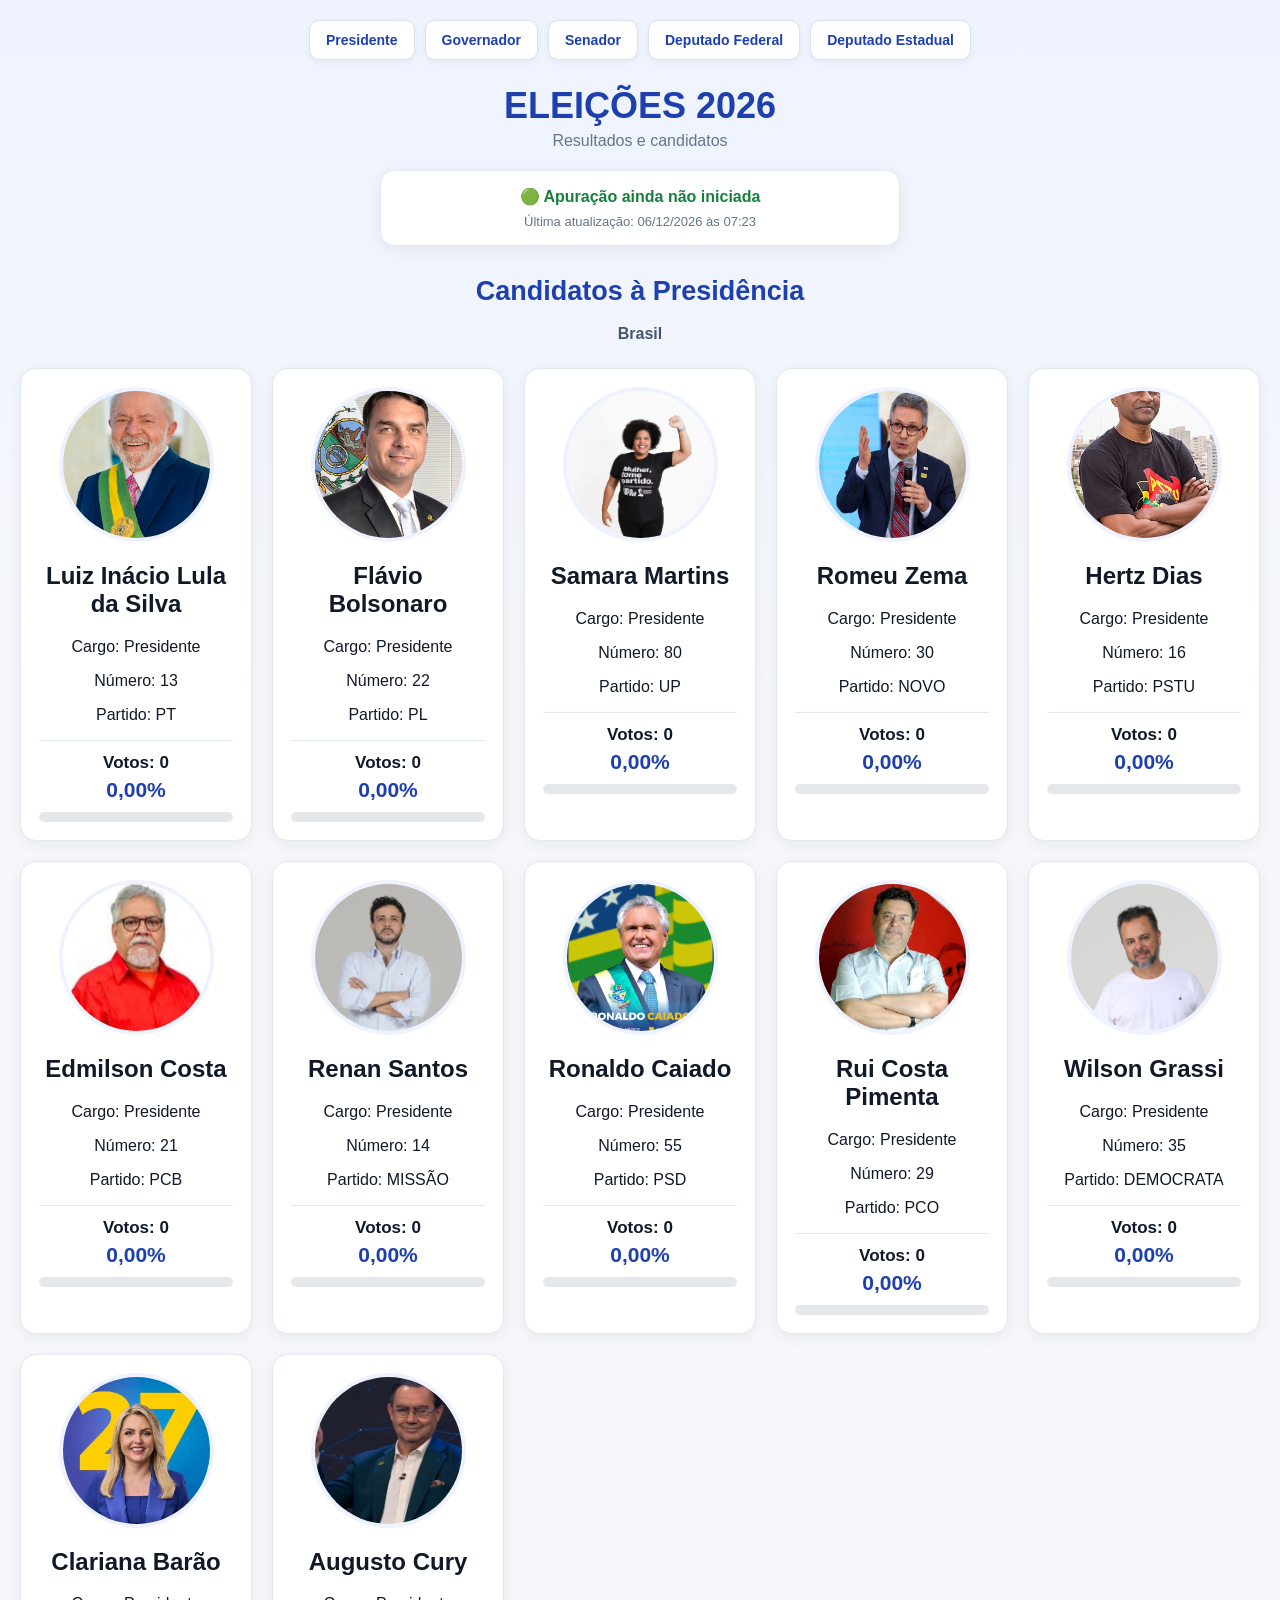
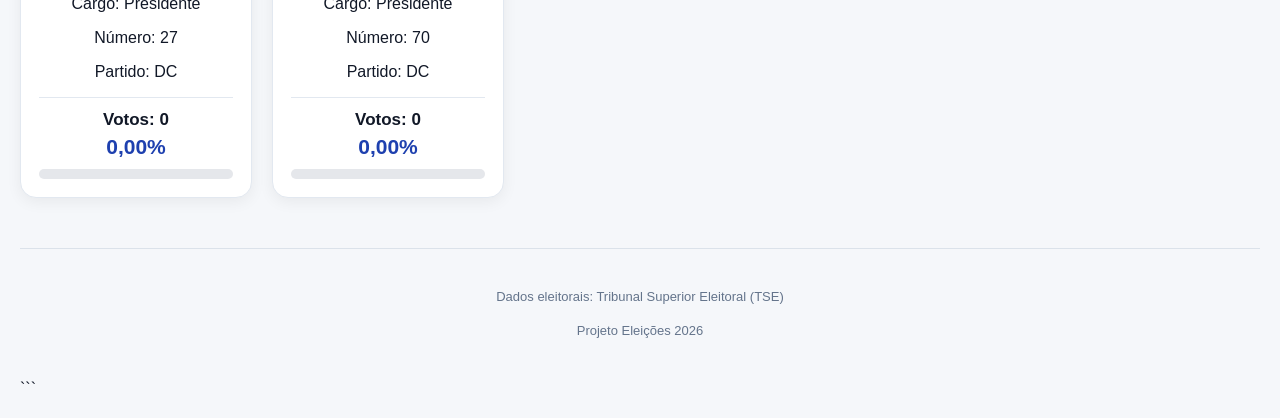
==== index.html @ 99fd40b2 "Add files via upload" ====
<!DOCTYPE html>
<html lang="pt-BR">

<head>
    <meta charset="UTF-8">
    <meta name="viewport" content="width=device-width, initial-scale=1.0">

    <title>Eleições 2026</title>

    <script async src="https://pagead2.googlesyndication.com/pagead/js/adsbygoogle.js?client=ca-pub-9968442653416773"
         crossorigin="anonymous"></script>

    <meta name="google-adsense-account" content="ca-pub-9968442653416773">

    <link rel="stylesheet" href="style.css">
</head>

<body>

    <!-- ================================= -->
    <!-- MENU -->
    <!-- ================================= -->

    <nav class="menu">

        <a href="#presidente">Presidente</a>

        <a href="#governador">Governador</a>

        <a href="#senador">Senador</a>

        <a href="#deputado-federal">Deputado Federal</a>

        <a href="#deputado-estadual">Deputado Estadual</a>

    </nav>


    <!-- ================================= -->
    <!-- CABEÇALHO -->
    <!-- ================================= -->

    <header class="cabecalho">

        <h1>ELEIÇÕES 2026</h1>

        <p class="subtitulo">
            Resultados e candidatos
        </p>

    </header>


    <!-- ================================= -->
    <!-- STATUS -->
    <!-- ================================= -->

    <div class="status-apuracao">

        <p class="status">
            🟢 Apuração ainda não iniciada
        </p>

        <p class="ultima-atualizacao">
            Última atualização: —
        </p>

    </div>


    <!-- ================================= -->
    <!-- PRESIDENTE -->
    <!-- ================================= -->

    <section class="aba-conteudo" id="presidente">

        <h2 class="titulo-candidatos">
            Candidatos à Presidência
        </h2>

        <div class="filtros">

            <span>
                Brasil
            </span>

        </div>

        <section
            class="candidatos"
            id="lista-presidente">
        </section>

    </section>


    <!-- ================================= -->
    <!-- GOVERNADOR -->
    <!-- ================================= -->

    <section class="aba-conteudo" id="governador">

        <h2 class="titulo-candidatos">
            Candidatos a Governador
        </h2>

        <div class="filtros">

            <label for="estado-governador">
                Estado:
            </label>

            <select id="estado-governador">

                <option value="RJ">
                    Rio de Janeiro
                </option>

                <option value="SP">
                    São Paulo
                </option>

            </select>

        </div>

        <section
            class="candidatos"
            id="lista-governador">
        </section>

    </section>


    <!-- ================================= -->
    <!-- SENADOR -->
    <!-- ================================= -->

    <section class="aba-conteudo" id="senador">

        <h2 class="titulo-candidatos">
            Candidatos a Senador
        </h2>

        <div class="filtros">

            <label for="estado-senador">
                Estado:
            </label>

            <select id="estado-senador">

                <option value="RJ">
                    Rio de Janeiro
                </option>

                <option value="SP">
                    São Paulo
                </option>

            </select>

        </div>

        <section
            class="candidatos"
            id="lista-senador">
        </section>

    </section>


    <!-- ================================= -->
    <!-- DEPUTADO FEDERAL -->
    <!-- ================================= -->

    <section class="aba-conteudo" id="deputado-federal">

        <h2 class="titulo-candidatos">
            Candidatos a Deputado Federal
        </h2>

        <div class="filtros">

            <label for="estado-deputado-federal">
                Estado:
            </label>

            <select id="estado-deputado-federal">

                <option value="RJ">
                    Rio de Janeiro
                </option>

                <option value="SP">
                    São Paulo
                </option>

            </select>

        </div>

        <section
            class="candidatos"
            id="lista-deputado-federal">
        </section>

    </section>


    <!-- ================================= -->
    <!-- DEPUTADO ESTADUAL -->
    <!-- ================================= -->

    <section class="aba-conteudo" id="deputado-estadual">

        <h2 class="titulo-candidatos">
            Candidatos a Deputado Estadual
        </h2>

        <div class="filtros">

            <label for="estado-deputado-estadual">
                Estado:
            </label>

            <select id="estado-deputado-estadual">

                <option value="RJ">
                    Rio de Janeiro
                </option>

                <option value="SP">
                    São Paulo
                </option>

            </select>

        </div>

        <section
            class="candidatos"
            id="lista-deputado-estadual">
        </section>

    </section>


    <!-- ================================= -->
    <!-- RODAPÉ -->
    <!-- ================================= -->

    <footer>

        <p>
            Dados eleitorais: Tribunal Superior Eleitoral (TSE)
        </p>

        <p>
            Projeto Eleições 2026
        </p>

    </footer>


    <!-- ================================= -->
    <!-- JAVASCRIPT -->
    <!-- ================================= -->

    <script src="script.js"></script>

</body>

</html>
```
---- style.css ----
/* ==========================================
   CONFIGURAÇÃO GERAL
========================================== */

* {
    box-sizing: border-box;
}

html {
    scroll-behavior: smooth;
}

body {
    font-family: Arial, Helvetica, sans-serif;

    background:
        linear-gradient(
            180deg,
            #eef3ff 0%,
            #f5f7fa 35%,
            #f5f7fa 100%
        );

    margin: 0;

    padding: 20px;

    color: #111827;
}


/* ==========================================
   CABEÇALHO
========================================== */

.cabecalho {
    text-align: center;

    margin-top: 15px;

    margin-bottom: 20px;
}

h1 {
    text-align: center;

    color: #1e40af;

    font-size: 36px;

    margin: 5px 0;
}

.subtitulo {
    color: #64748b;

    font-size: 16px;

    margin: 5px 0 0;
}


/* ==========================================
   MENU
========================================== */

.menu {
    width: 100%;

    display: flex;

    justify-content: center;

    align-items: center;

    flex-wrap: wrap;

    gap: 10px;

    margin-bottom: 25px;
}

.menu a {
    text-decoration: none;

    color: #1e40af;

    background-color: white;

    border: 1px solid #dbe2ea;

    padding: 11px 16px;

    border-radius: 10px;

    font-weight: bold;

    font-size: 14px;

    box-shadow:
        0 2px 7px rgba(0, 0, 0, 0.05);

    transition:
        0.2s ease;
}

.menu a:hover {
    background-color: #1e40af;

    color: white;

    transform: translateY(-2px);

    box-shadow:
        0 5px 12px rgba(30, 64, 175, 0.2);
}


/* ==========================================
   STATUS
========================================== */

.status-apuracao {
    width: min(100%, 520px);

    margin: 20px auto 30px;

    padding: 16px 20px;

    background-color: white;

    border: 1px solid #e2e8f0;

    border-radius: 14px;

    text-align: center;

    box-shadow:
        0 4px 15px rgba(0, 0, 0, 0.06);
}

.status {
    margin: 0 0 8px;

    font-weight: bold;

    color: #15803d;

    font-size: 16px;
}

.ultima-atualizacao {
    margin: 0;

    color: #64748b;

    font-size: 13px;
}


/* ==========================================
   ABAS
========================================== */

.aba-conteudo {
    display: none;

    width: 100%;

    animation:
        aparecer 0.25s ease;
}

.aba-conteudo.aba-ativa {
    display: block;
}

@keyframes aparecer {

    from {
        opacity: 0;

        transform:
            translateY(8px);
    }

    to {
        opacity: 1;

        transform:
            translateY(0);
    }

}


/* ==========================================
   TÍTULO DOS CANDIDATOS
========================================== */

.titulo-candidatos {
    text-align: center;

    color: #1e40af;

    font-size: 27px;

    margin:
        20px 0 18px;
}


/* ==========================================
   FILTROS
========================================== */

.filtros {
    width: min(100%, 500px);

    margin: 0 auto 25px;

    display: flex;

    justify-content: center;

    align-items: center;

    gap: 10px;

    flex-wrap: wrap;

    color: #475569;

    font-weight: bold;
}

.filtros select {
    border: 1px solid #cbd5e1;

    background-color: white;

    border-radius: 8px;

    padding: 9px 12px;

    color: #1e293b;

    font-size: 14px;

    cursor: pointer;
}


/* ==========================================
   LISTA DE CANDIDATOS
========================================== */

.candidatos {
    display: grid;

    grid-template-columns:
        repeat(
            auto-fit,
            minmax(220px, 1fr)
        );

    gap: 20px;

    width: 100%;

    max-width: 1250px;

    margin: 0 auto;

    align-items: stretch;
}


/* ==========================================
   CARD
========================================== */

.card {
    width: 100%;

    min-height: 430px;

    padding: 18px;

    background-color: white;

    text-align: center;

    border:
        1px solid #e2e8f0;

    border-radius: 16px;

    box-shadow:
        0 4px 15px
        rgba(0, 0, 0, 0.06);

    transition:
        transform 0.2s ease,
        box-shadow 0.2s ease;
}

.card:hover {
    transform:
        translateY(-5px);

    box-shadow:
        0 10px 25px
        rgba(0, 0, 0, 0.1);
}


/* ==========================================
   NOME
========================================== */

.nome-candidato {
    color: #111827;

    font-size: 19px;

    line-height: 1.25;

    min-height: 48px;

    margin:
        0 0 5px;
}


/* ==========================================
   NÚMERO
========================================== */

.numero {
    font-size: 24px;

    font-weight: bold;

    color: #1e40af;

    margin:
        7px 0;
}


/* ==========================================
   PARTIDO
========================================== */

.partido {
    font-size: 13px;

    color: #64748b;

    font-weight: bold;

    margin:
        0 0 12px;

    text-transform: uppercase;
}


/* ==========================================
   FOTO
========================================== */

.card img {
    display: block;

    width: 155px;

    height: 155px;

    margin:
        0 auto 12px;

    object-fit: cover;

    border-radius: 50%;

    border:
        4px solid #eef2ff;

    background-color: #f1f5f9;
}


/* ==========================================
   VOTOS
========================================== */

.votos {
    font-size: 17px;

    font-weight: bold;

    margin:
        8px 0 5px;

    border-top:
        1px solid #e2e8f0;

    padding-top: 12px;
}


/* ==========================================
   PORCENTAGEM
========================================== */

.porcentagem {
    font-size: 21px;

    font-weight: bold;

    color: #1e40af;

    margin:
        5px 0 10px;
}


/* ==========================================
   BARRA
========================================== */

.barra {
    width: 100%;

    height: 10px;

    background-color: #e5e7eb;

    border-radius: 20px;

    overflow: hidden;
}

.progresso {
    height: 100%;

    width: 0%;

    background:
        linear-gradient(
            90deg,
            #1e40af,
            #3b82f6
        );

    border-radius: 20px;

    transition:
        width 0.5s ease;
}


/* ==========================================
   SEM CANDIDATOS
========================================== */

.sem-candidatos {
    grid-column:
        1 / -1;

    width: min(100%, 500px);

    margin: 20px auto;

    padding: 35px 25px;

    background-color: white;

    border:
        1px solid #e2e8f0;

    border-radius: 16px;

    text-align: center;

    box-shadow:
        0 4px 15px
        rgba(0, 0, 0, 0.05);
}

.icone-vazio {
    font-size: 40px;

    margin-bottom: 10px;
}

.sem-candidatos h3 {
    color: #1e40af;

    margin:
        5px 0 10px;
}

.sem-candidatos p {
    color: #64748b;

    line-height: 1.5;

    margin: 0;
}


/* ==========================================
   CATEGORIAS
========================================== */

.categoria {
    width: min(100%, 900px);

    margin: 40px auto;

    padding: 25px;

    background-color: white;

    border:
        1px solid #ddd;

    border-radius: 10px;

    text-align: center;

    box-shadow:
        0 2px 8px #ddd;
}


/* ==========================================
   RODAPÉ
========================================== */

footer {
    width: 100%;

    margin-top: 50px;

    padding:
        25px 10px;

    text-align: center;

    border-top:
        1px solid #dbe2ea;

    color: #64748b;

    font-size: 13px;

    line-height: 1.6;
}


/* ==========================================
   CELULAR
========================================== */

@media (max-width: 700px) {

    body {
        padding: 10px;
    }


    h1 {
        font-size: 28px;
    }


    .menu {
        gap: 7px;
    }


    .menu a {
        padding:
            9px 11px;

        font-size: 12px;
    }


    .titulo-candidatos {
        font-size: 22px;
    }


    .candidatos {
        grid-template-columns:
            minmax(0, 1fr);

        gap: 15px;

        width: min(100%, 360px);
    }


    .card {
        min-height: 400px;

        padding: 15px;
    }


    .card img {
        width: 135px;

        height: 135px;
    }


    .nome-candidato {
        font-size: 18px;

        min-height: 44px;
    }


    .numero {
        font-size: 21px;
    }


    .votos {
        font-size: 16px;
    }


    .porcentagem {
        font-size: 20px;
    }

}


/* ==========================================
   TELAS GRANDES
========================================== */

@media (min-width: 1400px) {

    .candidatos {
        max-width: 1400px;
    }

}
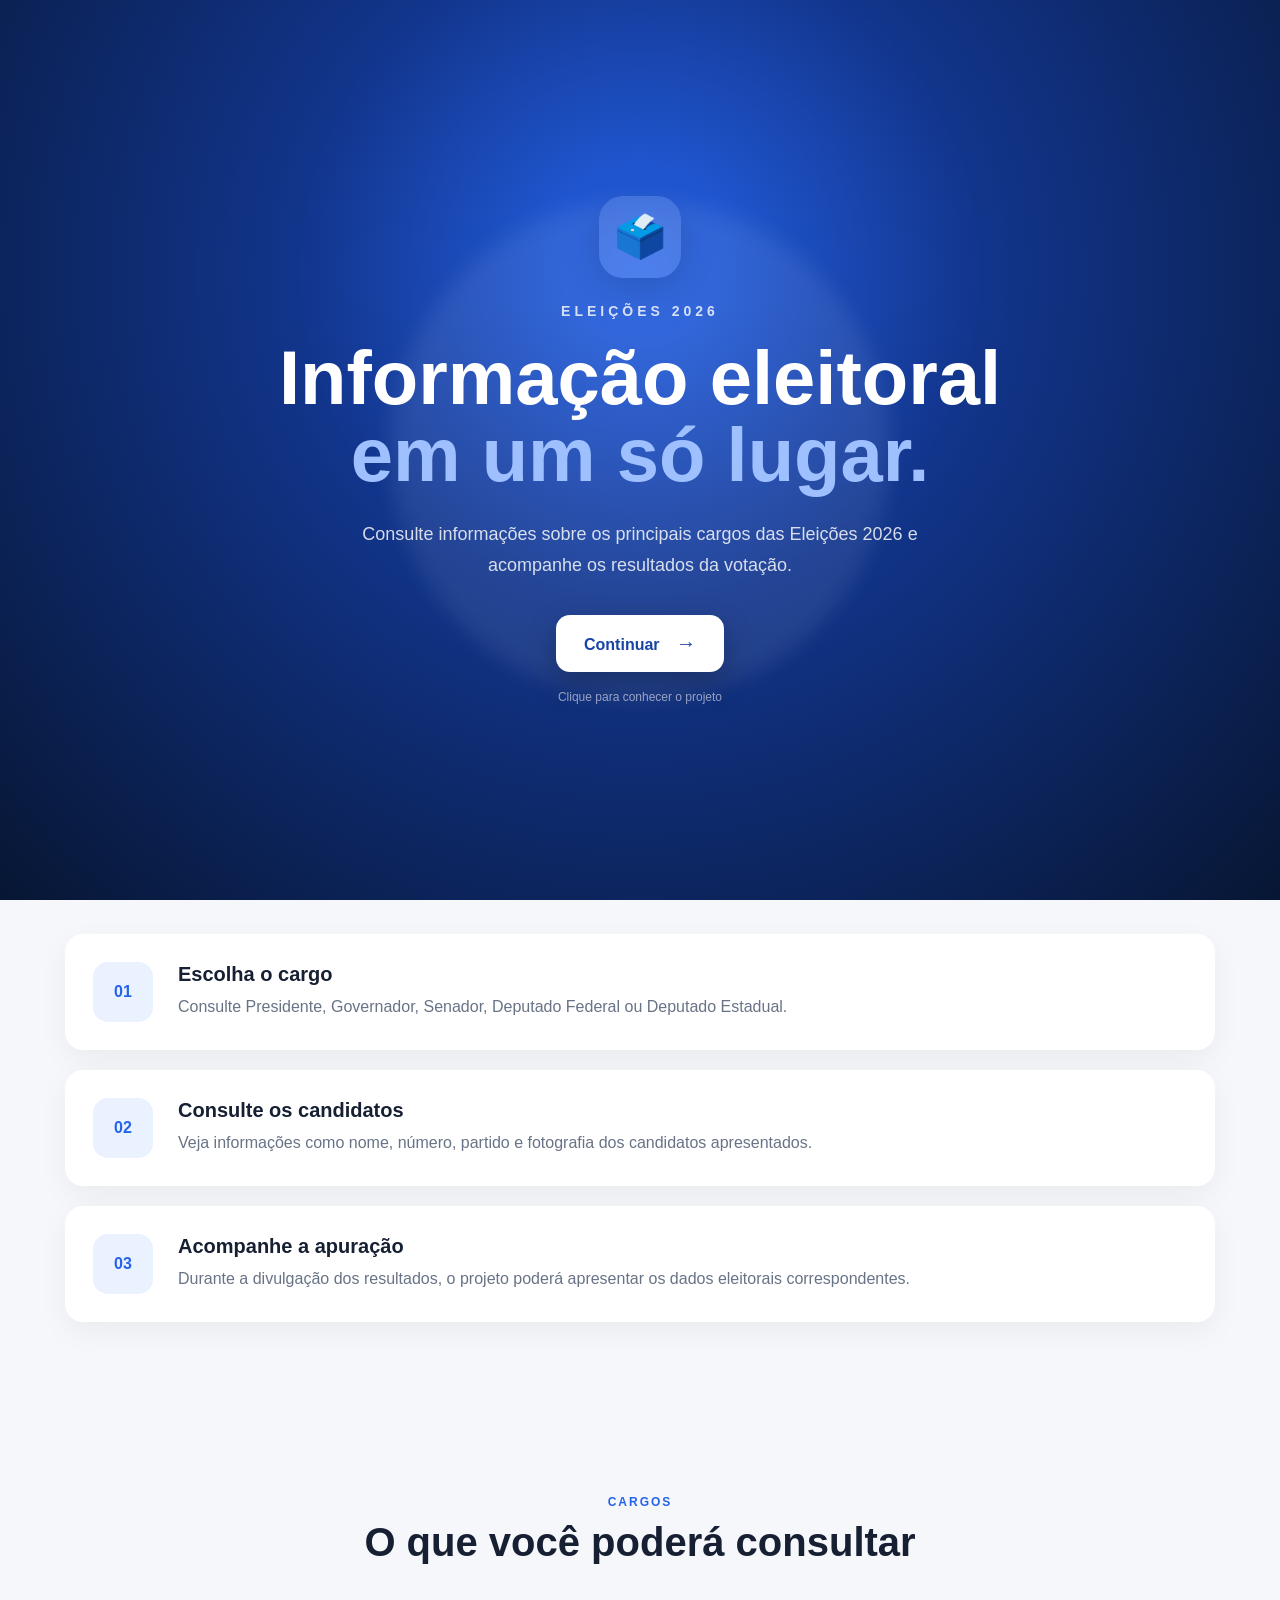
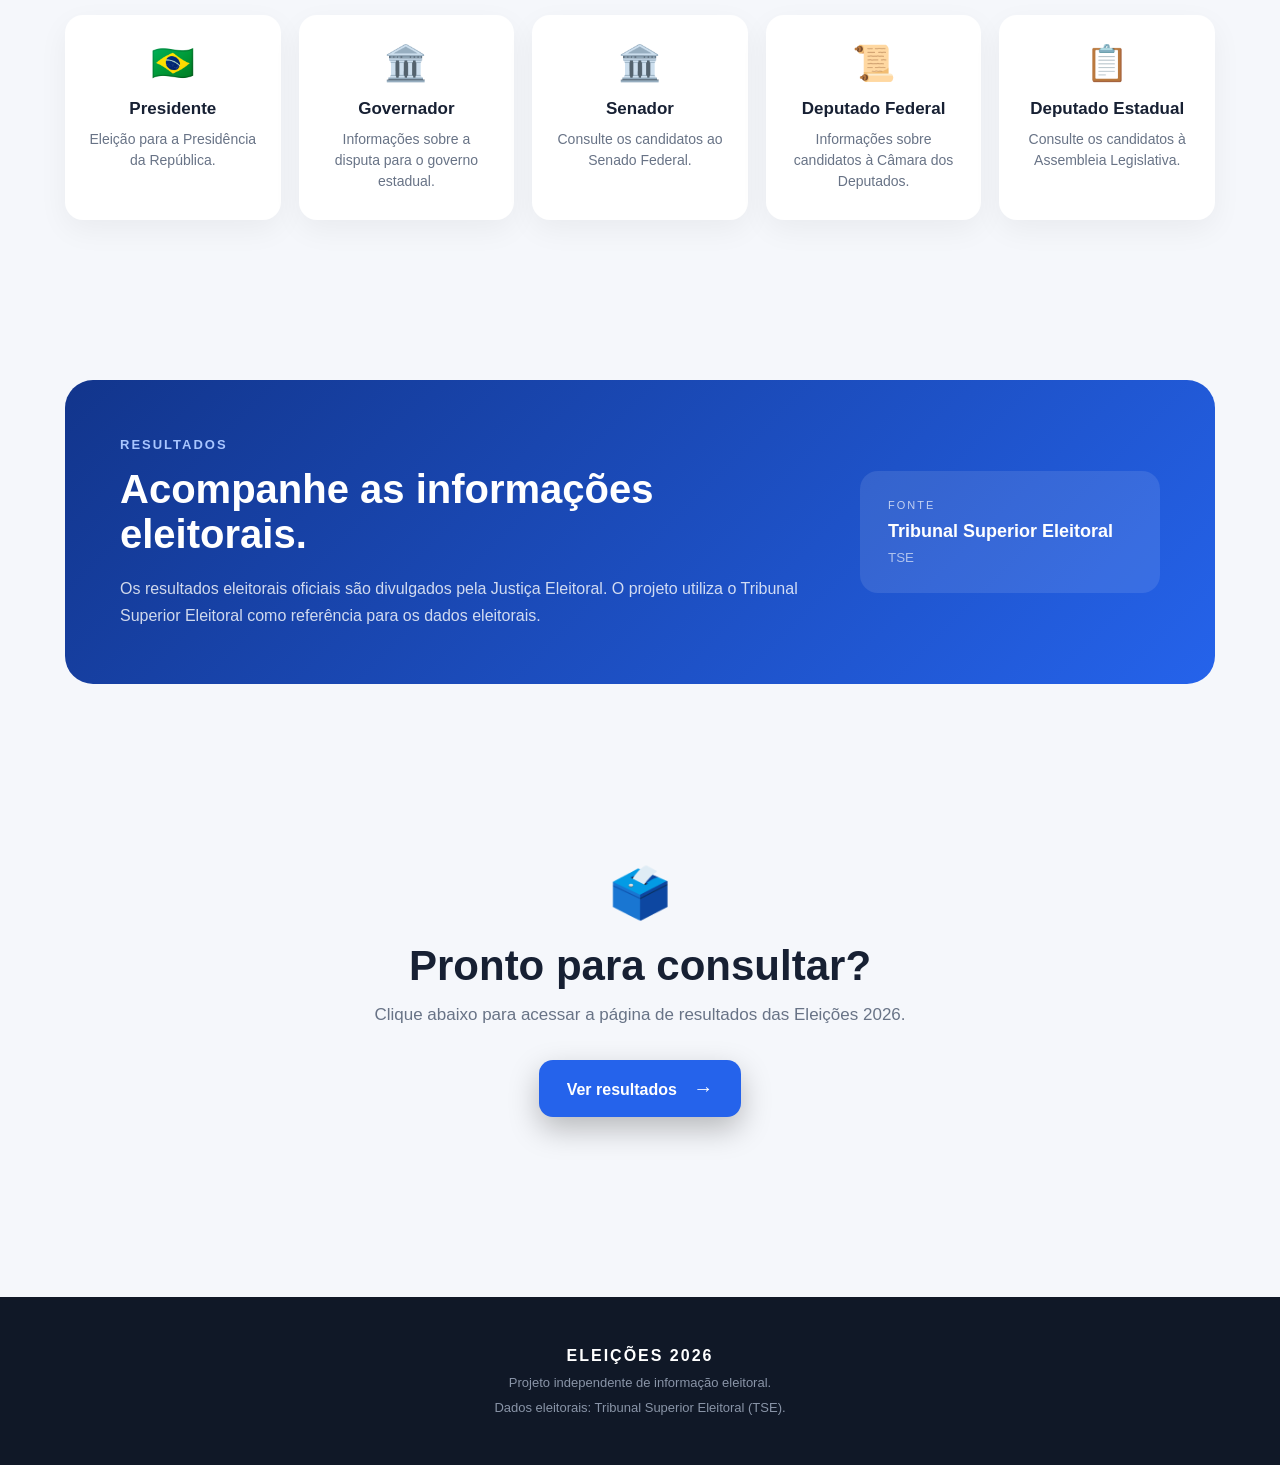
==== commit 1ef70404: "Create index.html" ====
--- a/index.html
+++ b/index.html
@@ -1,275 +1,21 @@
-<!DOCTYPE html>
-<html lang="pt-BR">
-
-<head>
-    <meta charset="UTF-8">
-    <meta name="viewport" content="width=device-width, initial-scale=1.0">
-
-    <title>Eleições 2026</title>
-
-    <script async src="https://pagead2.googlesyndication.com/pagead/js/adsbygoogle.js?client=ca-pub-9968442653416773"
-         crossorigin="anonymous"></script>
-
-    <meta name="google-adsense-account" content="ca-pub-9968442653416773">
-
-    <link rel="stylesheet" href="style.css">
-</head>
-
-<body>
-
-    <!-- ================================= -->
-    <!-- MENU -->
-    <!-- ================================= -->
-
-    <nav class="menu">
-
-        <a href="#presidente">Presidente</a>
-
-        <a href="#governador">Governador</a>
-
-        <a href="#senador">Senador</a>
-
-        <a href="#deputado-federal">Deputado Federal</a>
-
-        <a href="#deputado-estadual">Deputado Estadual</a>
-
-    </nav>
-
-
-    <!-- ================================= -->
-    <!-- CABEÇALHO -->
-    <!-- ================================= -->
-
-    <header class="cabecalho">
-
-        <h1>ELEIÇÕES 2026</h1>
-
-        <p class="subtitulo">
-            Resultados e candidatos
-        </p>
-
-    </header>
-
-
-    <!-- ================================= -->
-    <!-- STATUS -->
-    <!-- ================================= -->
-
-    <div class="status-apuracao">
-
-        <p class="status">
-            🟢 Apuração ainda não iniciada
-        </p>
-
-        <p class="ultima-atualizacao">
-            Última atualização: —
-        </p>
-
-    </div>
-
-
-    <!-- ================================= -->
-    <!-- PRESIDENTE -->
-    <!-- ================================= -->
-
-    <section class="aba-conteudo" id="presidente">
-
-        <h2 class="titulo-candidatos">
-            Candidatos à Presidência
-        </h2>
-
-        <div class="filtros">
-
-            <span>
-                Brasil
-            </span>
-
-        </div>
-
-        <section
-            class="candidatos"
-            id="lista-presidente">
-        </section>
-
-    </section>
-
-
-    <!-- ================================= -->
-    <!-- GOVERNADOR -->
-    <!-- ================================= -->
-
-    <section class="aba-conteudo" id="governador">
-
-        <h2 class="titulo-candidatos">
-            Candidatos a Governador
-        </h2>
-
-        <div class="filtros">
-
-            <label for="estado-governador">
-                Estado:
-            </label>
-
-            <select id="estado-governador">
-
-                <option value="RJ">
-                    Rio de Janeiro
-                </option>
-
-                <option value="SP">
-                    São Paulo
-                </option>
-
-            </select>
-
-        </div>
-
-        <section
-            class="candidatos"
-            id="lista-governador">
-        </section>
-
-    </section>
-
-
-    <!-- ================================= -->
-    <!-- SENADOR -->
-    <!-- ================================= -->
-
-    <section class="aba-conteudo" id="senador">
-
-        <h2 class="titulo-candidatos">
-            Candidatos a Senador
-        </h2>
-
-        <div class="filtros">
-
-            <label for="estado-senador">
-                Estado:
-            </label>
-
-            <select id="estado-senador">
-
-                <option value="RJ">
-                    Rio de Janeiro
-                </option>
-
-                <option value="SP">
-                    São Paulo
-                </option>
-
-            </select>
-
-        </div>
-
-        <section
-            class="candidatos"
-            id="lista-senador">
-        </section>
-
-    </section>
-
-
-    <!-- ================================= -->
-    <!-- DEPUTADO FEDERAL -->
-    <!-- ================================= -->
-
-    <section class="aba-conteudo" id="deputado-federal">
-
-        <h2 class="titulo-candidatos">
-            Candidatos a Deputado Federal
-        </h2>
-
-        <div class="filtros">
-
-            <label for="estado-deputado-federal">
-                Estado:
-            </label>
-
-            <select id="estado-deputado-federal">
-
-                <option value="RJ">
-                    Rio de Janeiro
-                </option>
-
-                <option value="SP">
-                    São Paulo
-                </option>
-
-            </select>
-
-        </div>
-
-        <section
-            class="candidatos"
-            id="lista-deputado-federal">
-        </section>
-
-    </section>
-
-
-    <!-- ================================= -->
-    <!-- DEPUTADO ESTADUAL -->
-    <!-- ================================= -->
-
-    <section class="aba-conteudo" id="deputado-estadual">
-
-        <h2 class="titulo-candidatos">
-            Candidatos a Deputado Estadual
-        </h2>
-
-        <div class="filtros">
-
-            <label for="estado-deputado-estadual">
-                Estado:
-            </label>
-
-            <select id="estado-deputado-estadual">
-
-                <option value="RJ">
-                    Rio de Janeiro
-                </option>
-
-                <option value="SP">
-                    São Paulo
-                </option>
-
-            </select>
-
-        </div>
-
-        <section
-            class="candidatos"
-            id="lista-deputado-estadual">
-        </section>
-
-    </section>
-
-
-    <!-- ================================= -->
-    <!-- RODAPÉ -->
-    <!-- ================================= -->
-
-    <footer>
-
-        <p>
-            Dados eleitorais: Tribunal Superior Eleitoral (TSE)
-        </p>
-
-        <p>
-            Projeto Eleições 2026
-        </p>
-
-    </footer>
-
-
-    <!-- ================================= -->
-    <!-- JAVASCRIPT -->
-    <!-- ================================= -->
-
-    <script src="script.js"></script>
-
-</body>
-
-</html>
-```
+<!DOCTYPE html>
+<html lang="pt-BR">
+
+<head>
+    <meta charset="UTF-8">
+    <meta name="viewport" content="width=device-width, initial-scale=1.0">
+
+    <title>Eleições 2026</title>
+
+    <meta http-equiv="refresh" content="0; url=inicio.html">
+</head>
+
+<body>
+
+    <p>
+        Abrindo o site...
+    </p>
+
+</body>
+
+</html>
